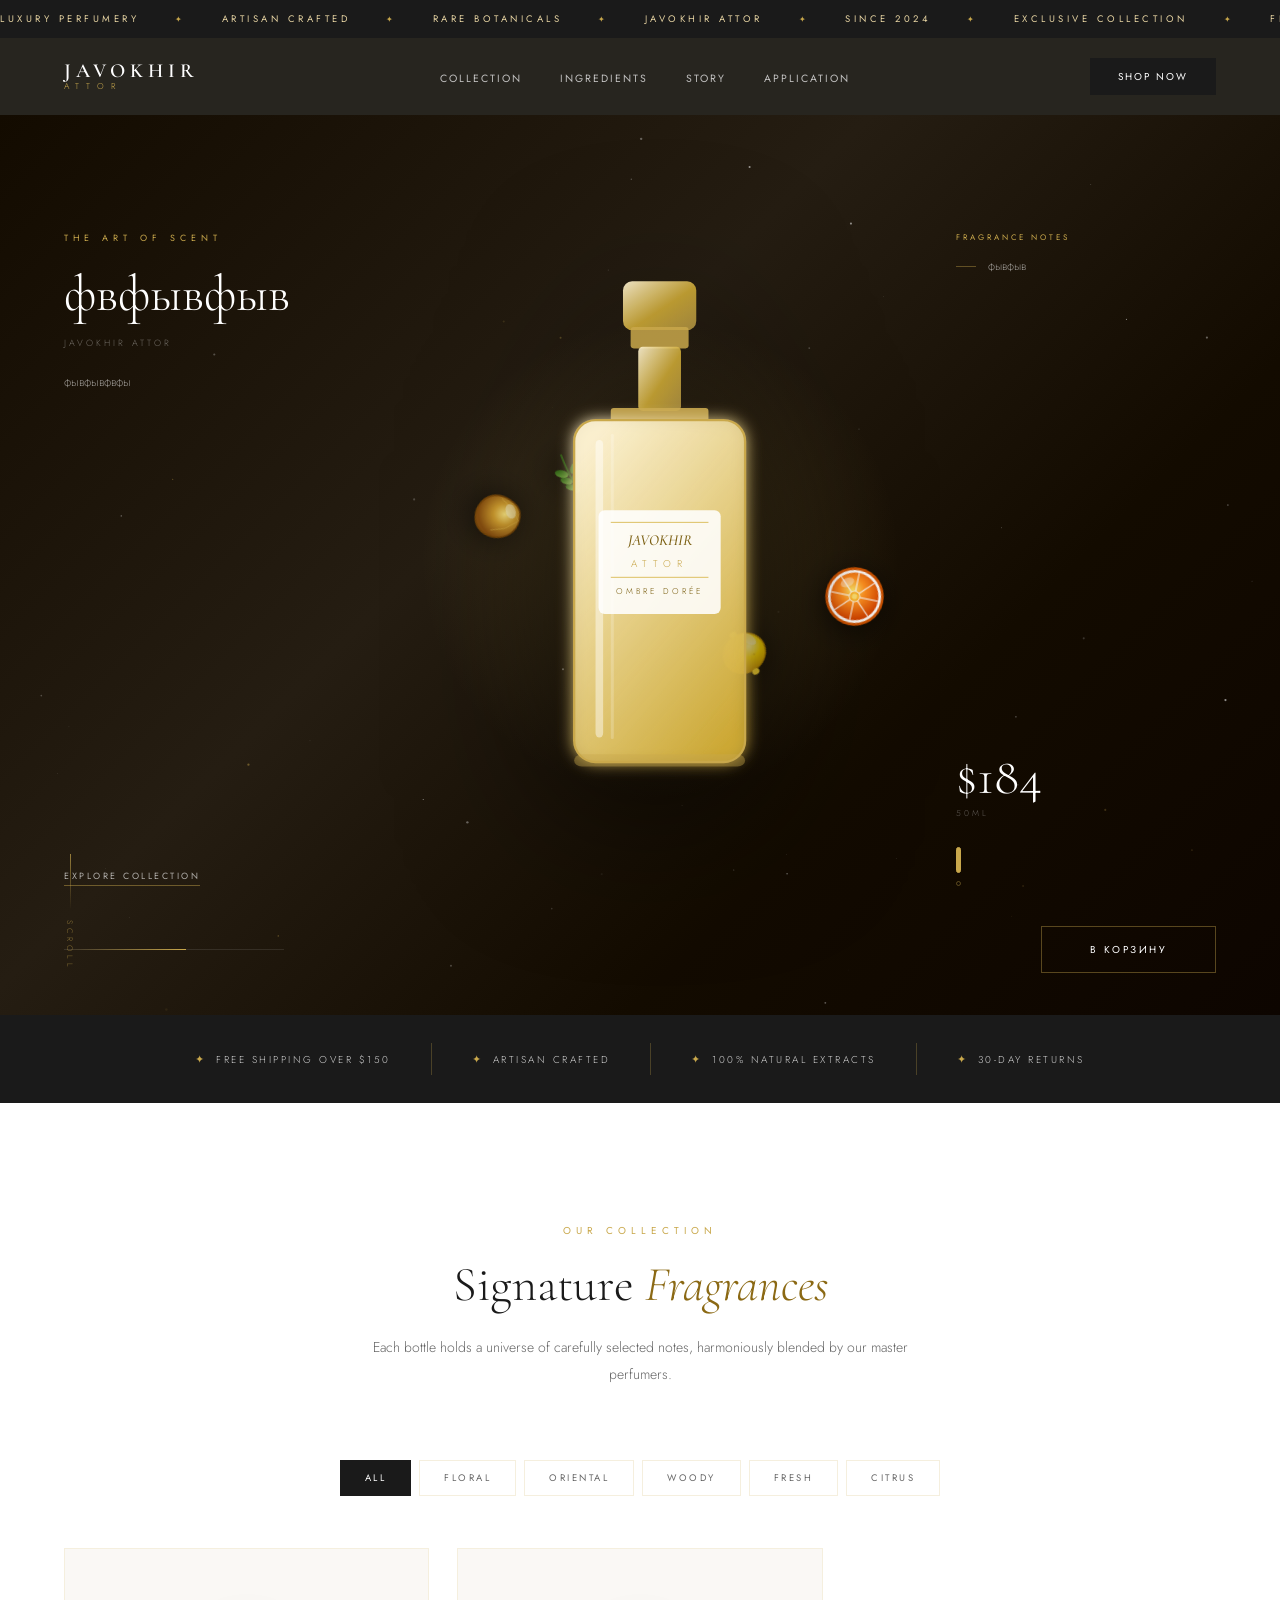
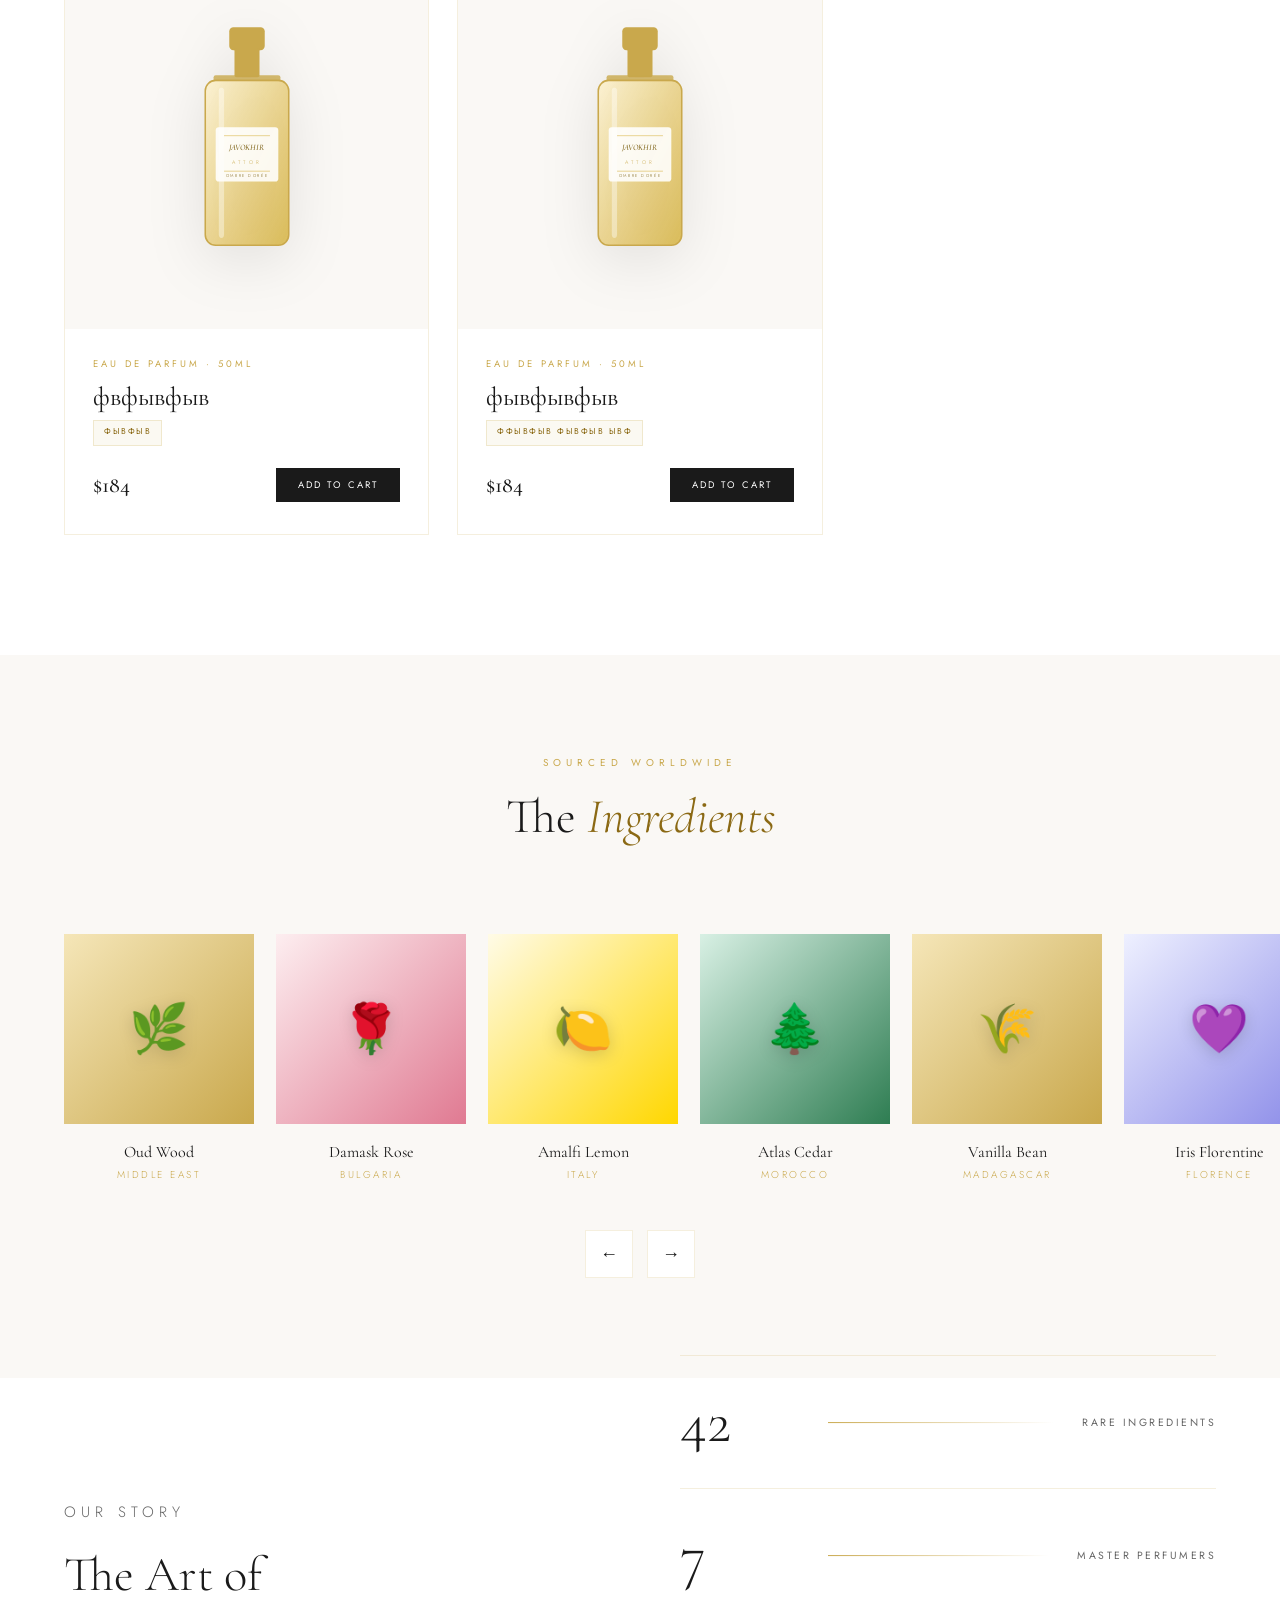
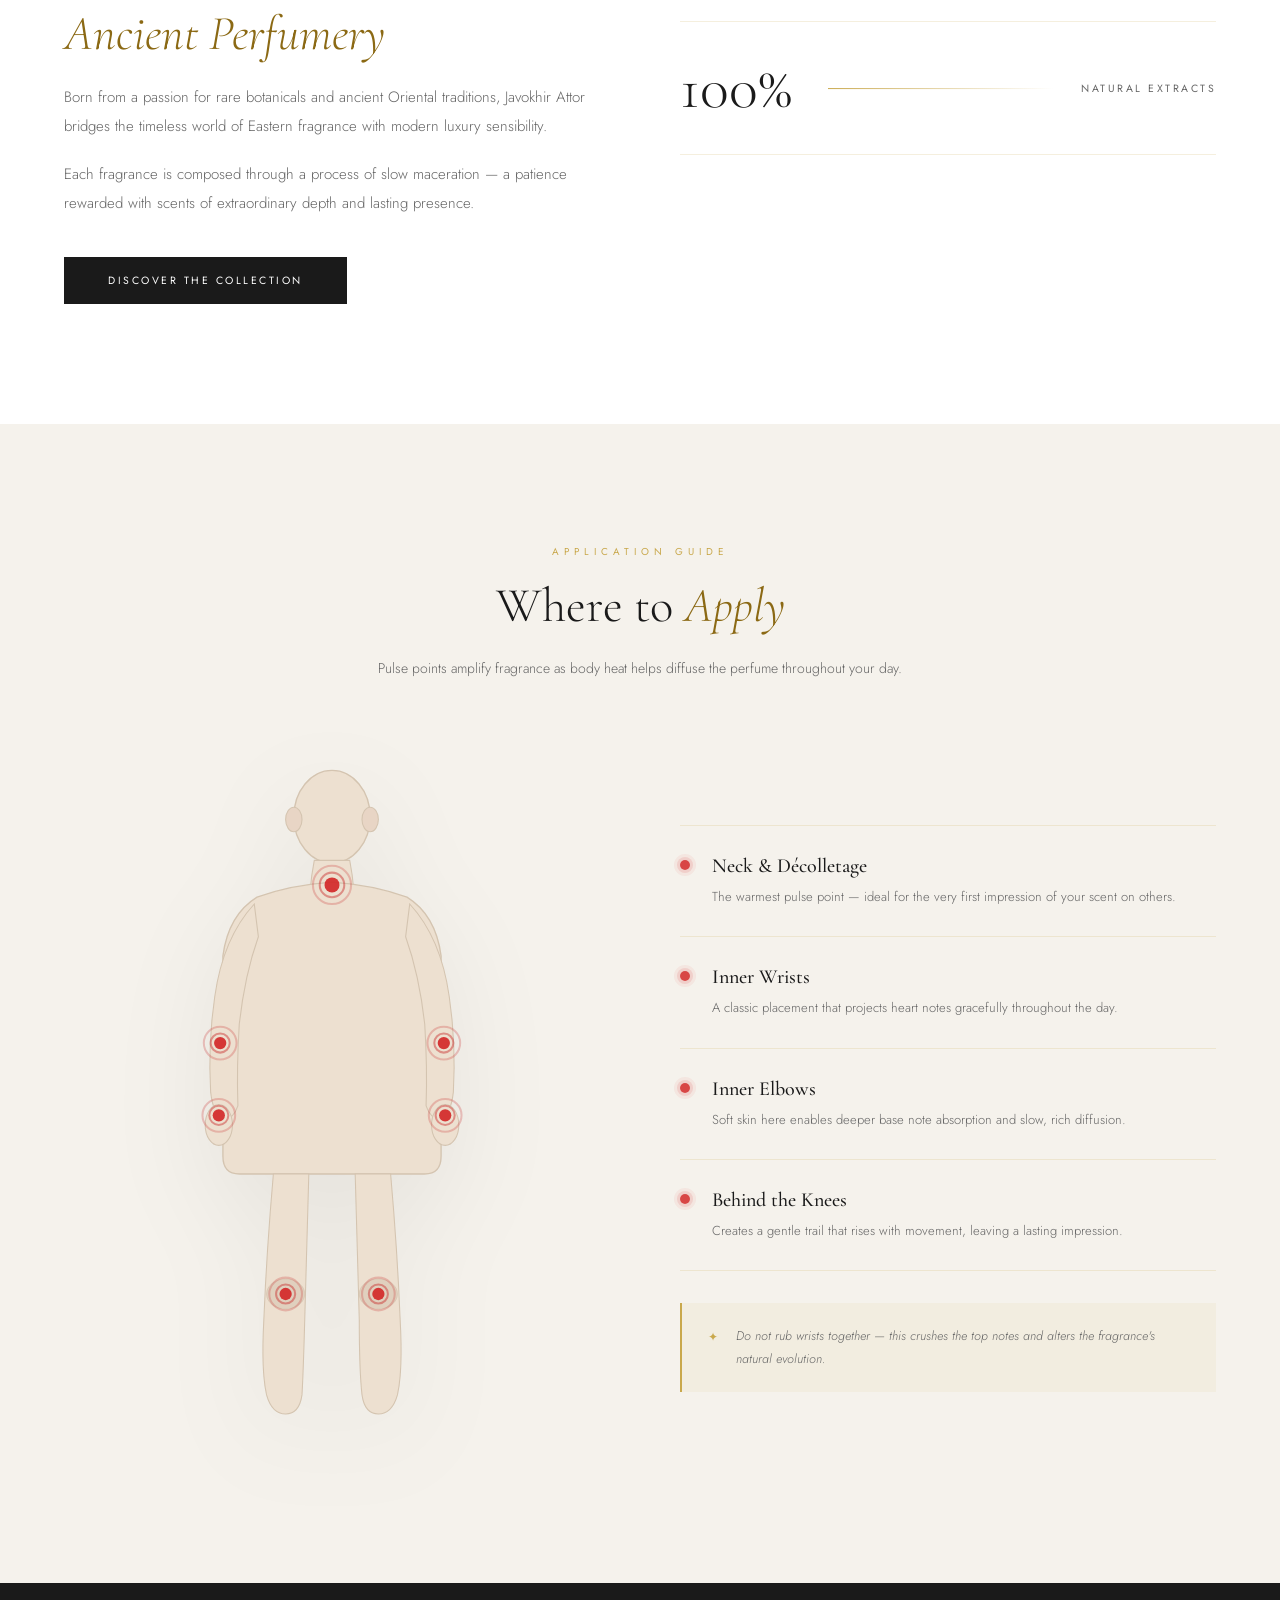
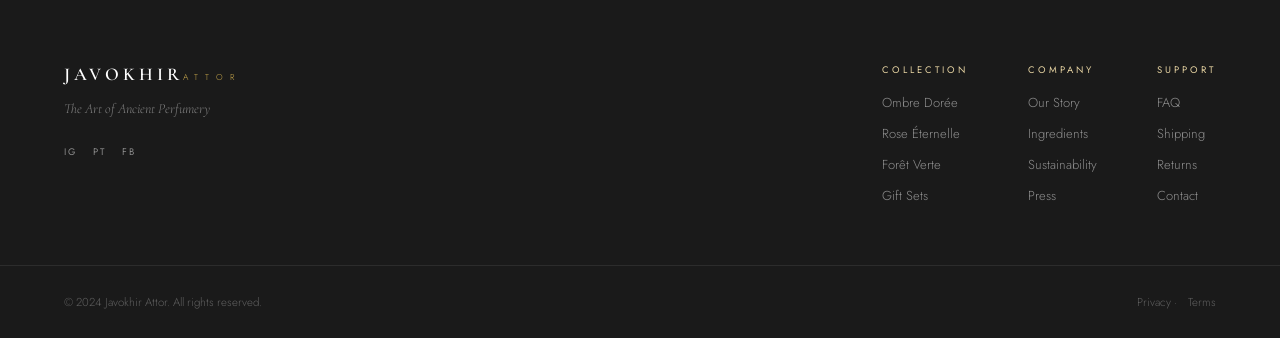
==== perfume-site/index.html @ 09f13460 "Add files via upload" ====
<!DOCTYPE html>
<html lang="en">
<head>
    <meta charset="UTF-8">
    <meta name="viewport" content="width=device-width, initial-scale=1.0">
    <title>Javokhir Attor — Luxury Perfumery</title>
    <link rel="preconnect" href="https://fonts.googleapis.com">
    <link rel="preconnect" href="https://fonts.gstatic.com" crossorigin>
    <link href="https://fonts.googleapis.com/css2?family=Cormorant+Garamond:ital,wght@0,300;0,400;0,500;0,600;1,300;1,400;1,500&family=Jost:wght@200;300;400;500&display=swap" rel="stylesheet">
    <link rel="stylesheet" href="styles.css">
</head>
<body>

    <!-- Ticker Strip -->
    <div class="ticker-wrap" aria-hidden="true">
        <div class="ticker">
            <span>LUXURY PERFUMERY</span><span class="sep">✦</span>
            <span>ARTISAN CRAFTED</span><span class="sep">✦</span>
            <span>RARE BOTANICALS</span><span class="sep">✦</span>
            <span>JAVOKHIR ATTOR</span><span class="sep">✦</span>
            <span>SINCE 2024</span><span class="sep">✦</span>
            <span>EXCLUSIVE COLLECTION</span><span class="sep">✦</span>
            <span>FREE SHIPPING OVER $150</span><span class="sep">✦</span>
            <span>LUXURY PERFUMERY</span><span class="sep">✦</span>
            <span>ARTISAN CRAFTED</span><span class="sep">✦</span>
            <span>RARE BOTANICALS</span><span class="sep">✦</span>
            <span>JAVOKHIR ATTOR</span><span class="sep">✦</span>
            <span>SINCE 2024</span><span class="sep">✦</span>
            <span>EXCLUSIVE COLLECTION</span><span class="sep">✦</span>
            <span>FREE SHIPPING OVER $150</span><span class="sep">✦</span>
        </div>
    </div>

    <!-- Navigation -->
    <nav class="nav" id="navbar">
        <div class="nav-container">
            <a href="#" class="nav-logo">
                <span class="logo-main">JAVOKHIR</span>
                <span class="logo-sub">ATTOR</span>
            </a>
            <ul class="nav-links">
                <li><a href="#collection">Collection</a></li>
                <li><a href="#ingredients">Ingredients</a></li>
                <li><a href="#about">Story</a></li>
                <li><a href="#application">Application</a></li>
            </ul>
            <a href="#collection" class="nav-cta">Shop Now</a>
            <button class="nav-burger" id="navBurger" aria-label="Menu">
                <span></span><span></span><span></span>
            </button>
        </div>
    </nav>

    <!-- Hero Section — dark cinematic product showcase -->
    <section class="hero" id="hero">
        <canvas id="particleCanvas"></canvas>
        <div class="hs-bg" id="hsBg"></div>

        <div class="hs-inner">

            <!-- Left: product name + brand + CTA -->
            <div class="hs-info">
                <p class="hs-eyebrow">The Art of Scent</p>
                <h1 class="hs-name" id="hsName"></h1>
                <p class="hs-brand" id="hsBrand"></p>
                <p class="hs-desc" id="hsDesc"></p>
                <a href="#collection" class="hs-cta">Explore Collection</a>
            </div>

            <!-- Centre: large bottle + orbiting ingredient illustrations -->
            <div class="hs-stage">
                <div class="hs-glow"        id="hsGlow"></div>
                <div class="hs-orbit-wrap"  id="hsOrbitWrap"></div>
                <div class="hs-bottle-wrap" id="hsBottleWrap"></div>
            </div>

            <!-- Right: fragrance notes + price + nav dots -->
            <div class="hs-side">
                <div class="hs-notes-wrap">
                    <p class="hs-notes-label">Fragrance Notes</p>
                    <div class="hs-note-list" id="hsNoteList"></div>
                </div>
                <div class="hs-price-block">
                    <span class="hs-price" id="hsPrice"></span>
                    <span class="hs-vol"   id="hsVol"></span>
                </div>
                <div class="hs-nav-dots" id="hsNavDots"></div>
            </div>

        </div>

        <!-- Bottom: progress bar + buy button -->
        <div class="hs-bottom">
            <div class="hs-progress-bar"><div class="hs-progress-fill" id="hsProgressFill"></div></div>
            <button class="hs-buy" id="hsBuy">В корзину</button>
        </div>

        <div class="scroll-indicator" aria-hidden="true">
            <div class="scroll-line"></div>
            <span>Scroll</span>
        </div>
    </section>

    <!-- Features Strip -->
    <div class="features-strip">
        <div class="feature"><span class="feat-icon">✦</span><span class="feat-text">Free Shipping Over $150</span></div>
        <div class="feat-div"></div>
        <div class="feature"><span class="feat-icon">✦</span><span class="feat-text">Artisan Crafted</span></div>
        <div class="feat-div"></div>
        <div class="feature"><span class="feat-icon">✦</span><span class="feat-text">100% Natural Extracts</span></div>
        <div class="feat-div"></div>
        <div class="feature"><span class="feat-icon">✦</span><span class="feat-text">30-Day Returns</span></div>
    </div>

    <!-- Collection Section -->
    <section class="collection section-pad" id="collection">
        <div class="container">
            <div class="section-header reveal">
                <p class="eyebrow">Our Collection</p>
                <h2 class="section-title">Signature <em>Fragrances</em></h2>
                <p class="section-desc">Each bottle holds a universe of carefully selected notes, harmoniously blended by our master perfumers.</p>
            </div>
            <div class="filter-tabs reveal">
                <button class="filter-tab active" data-filter="all">All</button>
                <button class="filter-tab" data-filter="floral">Floral</button>
                <button class="filter-tab" data-filter="oriental">Oriental</button>
                <button class="filter-tab" data-filter="woody">Woody</button>
                <button class="filter-tab" data-filter="fresh">Fresh</button>
                <button class="filter-tab" data-filter="citrus">Citrus</button>
            </div>
            <div class="products-grid" id="productsGrid"></div>
        </div>
    </section>

    <!-- Ingredient Catalog Strip -->
    <section class="catalog-section" id="ingredients">
        <div class="container">
            <div class="section-header reveal">
                <p class="eyebrow">Sourced Worldwide</p>
                <h2 class="section-title">The <em>Ingredients</em></h2>
            </div>
        </div>
        <div class="catalog-viewport" id="catalogViewport">
            <div class="catalog-track" id="catalogTrack">
                <div class="cat-item reveal"><div class="cat-img" style="background:linear-gradient(135deg,#F5E6B8,#C9A84C)"><span>🌿</span></div><p class="cat-name">Oud Wood</p><p class="cat-origin">Middle East</p></div>
                <div class="cat-item reveal" style="--reveal-delay:0.05s"><div class="cat-img" style="background:linear-gradient(135deg,#FDEEF0,#E07A92)"><span>🌹</span></div><p class="cat-name">Damask Rose</p><p class="cat-origin">Bulgaria</p></div>
                <div class="cat-item reveal" style="--reveal-delay:0.1s"><div class="cat-img" style="background:linear-gradient(135deg,#FFFBE7,#FFD700)"><span>🍋</span></div><p class="cat-name">Amalfi Lemon</p><p class="cat-origin">Italy</p></div>
                <div class="cat-item reveal" style="--reveal-delay:0.15s"><div class="cat-img" style="background:linear-gradient(135deg,#D8F0E4,#2E7D52)"><span>🌲</span></div><p class="cat-name">Atlas Cedar</p><p class="cat-origin">Morocco</p></div>
                <div class="cat-item reveal" style="--reveal-delay:0.2s"><div class="cat-img" style="background:linear-gradient(135deg,#F5E6B8,#C9A84C)"><span>🌾</span></div><p class="cat-name">Vanilla Bean</p><p class="cat-origin">Madagascar</p></div>
                <div class="cat-item reveal" style="--reveal-delay:0.25s"><div class="cat-img" style="background:linear-gradient(135deg,#EEF0FF,#8A8AE8)"><span>💜</span></div><p class="cat-name">Iris Florentine</p><p class="cat-origin">Florence</p></div>
                <div class="cat-item reveal" style="--reveal-delay:0.3s"><div class="cat-img" style="background:linear-gradient(135deg,#FFF0E6,#F4A261)"><span>🍊</span></div><p class="cat-name">Neroli Blossom</p><p class="cat-origin">Tunisia</p></div>
                <div class="cat-item reveal" style="--reveal-delay:0.35s"><div class="cat-img" style="background:linear-gradient(135deg,#F0FFF4,#38A169)"><span>🍃</span></div><p class="cat-name">Vetiver Grass</p><p class="cat-origin">Haiti</p></div>
                <div class="cat-item reveal" style="--reveal-delay:0.4s"><div class="cat-img" style="background:linear-gradient(135deg,#FDF2FF,#A855F7)"><span>🌸</span></div><p class="cat-name">Jasmine Sambac</p><p class="cat-origin">India</p></div>
                <div class="cat-item reveal" style="--reveal-delay:0.45s"><div class="cat-img" style="background:linear-gradient(135deg,#FFF8E7,#D97706)"><span>🫚</span></div><p class="cat-name">Amber Resin</p><p class="cat-origin">Oman</p></div>
            </div>
        </div>
        <div class="cat-arrows">
            <button class="cat-arrow" id="catPrev" aria-label="Previous">&#8592;</button>
            <button class="cat-arrow" id="catNext" aria-label="Next">&#8594;</button>
        </div>
    </section>

    <!-- About Section -->
    <section class="about section-pad" id="about">
        <div class="container">
            <div class="about-grid">
                <div class="about-text reveal">
                    <p class="eyebrow">Our Story</p>
                    <h2 class="section-title">The Art of<br><em>Ancient Perfumery</em></h2>
                    <p>Born from a passion for rare botanicals and ancient Oriental traditions, Javokhir Attor bridges the timeless world of Eastern fragrance with modern luxury sensibility.</p>
                    <p>Each fragrance is composed through a process of slow maceration — a patience rewarded with scents of extraordinary depth and lasting presence.</p>
                    <a href="#collection" class="btn-primary">Discover the Collection</a>
                </div>
                <div class="about-stats reveal" style="--reveal-delay:0.2s">
                    <div class="stat-card"><span class="stat-num">42</span><span class="stat-line"></span><span class="stat-label">Rare Ingredients</span></div>
                    <div class="stat-card"><span class="stat-num">7</span><span class="stat-line"></span><span class="stat-label">Master Perfumers</span></div>
                    <div class="stat-card"><span class="stat-num">100%</span><span class="stat-line"></span><span class="stat-label">Natural Extracts</span></div>
                </div>
            </div>
        </div>
    </section>

    <!-- Application Section -->
    <section class="application section-pad" id="application">
        <div class="container">
            <div class="section-header reveal">
                <p class="eyebrow">Application Guide</p>
                <h2 class="section-title">Where to <em>Apply</em></h2>
                <p class="section-desc">Pulse points amplify fragrance as body heat helps diffuse the perfume throughout your day.</p>
            </div>
            <div class="app-grid">
                <div class="mannequin-wrap reveal">
                    <svg class="mannequin" viewBox="0 0 220 520" xmlns="http://www.w3.org/2000/svg">
                        <ellipse cx="110" cy="46" rx="28" ry="34" fill="#EDE0D0" stroke="#D4C4B0" stroke-width="1"/>
                        <ellipse cx="82" cy="48" rx="6" ry="9" fill="#E8D5C5" stroke="#D4C4B0" stroke-width="0.8"/>
                        <ellipse cx="138" cy="48" rx="6" ry="9" fill="#E8D5C5" stroke="#D4C4B0" stroke-width="0.8"/>
                        <path d="M97,78 Q95,88 94,100 L126,100 Q125,88 123,78 Z" fill="#EDE0D0" stroke="#D4C4B0" stroke-width="0.8"/>
                        <path d="M55,105 Q34,118 30,148 L30,295 Q30,308 42,308 L178,308 Q190,308 190,295 L190,148 Q186,118 165,105 Q140,96 110,94 Q80,96 55,105 Z" fill="#EDE0D0" stroke="#D4C4B0" stroke-width="1"/>
                        <path d="M53,110 Q30,135 24,178 Q19,212 21,248 Q23,265 30,267 Q37,269 41,258 Q40,230 42,198 Q46,162 56,134 Z" fill="#EDE0D0" stroke="#D4C4B0" stroke-width="0.8"/>
                        <path d="M167,110 Q190,135 196,178 Q201,212 199,248 Q197,265 190,267 Q183,269 179,258 Q180,230 178,198 Q174,162 164,134 Z" fill="#EDE0D0" stroke="#D4C4B0" stroke-width="0.8"/>
                        <ellipse cx="27" cy="272" rx="10" ry="15" fill="#EDE0D0" stroke="#D4C4B0" stroke-width="0.8"/>
                        <ellipse cx="193" cy="272" rx="10" ry="15" fill="#EDE0D0" stroke="#D4C4B0" stroke-width="0.8"/>
                        <path d="M67,308 Q62,365 60,415 Q58,452 62,470 Q66,484 76,484 Q86,484 88,470 Q89,452 90,415 L93,308 Z" fill="#EDE0D0" stroke="#D4C4B0" stroke-width="0.8"/>
                        <path d="M153,308 Q158,365 160,415 Q162,452 158,470 Q154,484 144,484 Q134,484 132,470 Q130,452 130,415 L127,308 Z" fill="#EDE0D0" stroke="#D4C4B0" stroke-width="0.8"/>
                        <ellipse cx="76" cy="396" rx="14" ry="11" fill="#E0D0BE" stroke="#D4C4B0" stroke-width="0.5"/>
                        <ellipse cx="144" cy="396" rx="14" ry="11" fill="#E0D0BE" stroke="#D4C4B0" stroke-width="0.5"/>
                        <g class="pulse-group"><circle cx="110" cy="96" r="14" fill="none" stroke="rgba(200,40,40,0.25)" stroke-width="1.5" class="pulse-ring" style="animation-delay:0s"/><circle cx="110" cy="96" r="9" fill="none" stroke="rgba(200,40,40,0.45)" stroke-width="1.5" class="pulse-ring" style="animation-delay:0.4s"/><circle cx="110" cy="96" r="5.5" fill="rgba(210,40,40,0.92)" class="pulse-dot"/></g>
                        <g class="pulse-group"><circle cx="27" cy="265" r="12" fill="none" stroke="rgba(200,40,40,0.25)" stroke-width="1.5" class="pulse-ring" style="animation-delay:0.3s"/><circle cx="27" cy="265" r="7" fill="none" stroke="rgba(200,40,40,0.45)" stroke-width="1.5" class="pulse-ring" style="animation-delay:0.7s"/><circle cx="27" cy="265" r="4.5" fill="rgba(210,40,40,0.92)" class="pulse-dot"/></g>
                        <g class="pulse-group"><circle cx="193" cy="265" r="12" fill="none" stroke="rgba(200,40,40,0.25)" stroke-width="1.5" class="pulse-ring" style="animation-delay:0.6s"/><circle cx="193" cy="265" r="7" fill="none" stroke="rgba(200,40,40,0.45)" stroke-width="1.5" class="pulse-ring" style="animation-delay:1s"/><circle cx="193" cy="265" r="4.5" fill="rgba(210,40,40,0.92)" class="pulse-dot"/></g>
                        <g class="pulse-group"><circle cx="28" cy="212" r="12" fill="none" stroke="rgba(200,40,40,0.25)" stroke-width="1.5" class="pulse-ring" style="animation-delay:0.9s"/><circle cx="28" cy="212" r="7" fill="none" stroke="rgba(200,40,40,0.45)" stroke-width="1.5" class="pulse-ring" style="animation-delay:1.3s"/><circle cx="28" cy="212" r="4.5" fill="rgba(210,40,40,0.92)" class="pulse-dot"/></g>
                        <g class="pulse-group"><circle cx="192" cy="212" r="12" fill="none" stroke="rgba(200,40,40,0.25)" stroke-width="1.5" class="pulse-ring" style="animation-delay:1.2s"/><circle cx="192" cy="212" r="7" fill="none" stroke="rgba(200,40,40,0.45)" stroke-width="1.5" class="pulse-ring" style="animation-delay:1.6s"/><circle cx="192" cy="212" r="4.5" fill="rgba(210,40,40,0.92)" class="pulse-dot"/></g>
                        <g class="pulse-group"><circle cx="76" cy="396" r="12" fill="none" stroke="rgba(200,40,40,0.25)" stroke-width="1.5" class="pulse-ring" style="animation-delay:1.5s"/><circle cx="76" cy="396" r="7" fill="none" stroke="rgba(200,40,40,0.45)" stroke-width="1.5" class="pulse-ring" style="animation-delay:1.9s"/><circle cx="76" cy="396" r="4.5" fill="rgba(210,40,40,0.92)" class="pulse-dot"/></g>
                        <g class="pulse-group"><circle cx="144" cy="396" r="12" fill="none" stroke="rgba(200,40,40,0.25)" stroke-width="1.5" class="pulse-ring" style="animation-delay:1.8s"/><circle cx="144" cy="396" r="7" fill="none" stroke="rgba(200,40,40,0.45)" stroke-width="1.5" class="pulse-ring" style="animation-delay:2.2s"/><circle cx="144" cy="396" r="4.5" fill="rgba(210,40,40,0.92)" class="pulse-dot"/></g>
                    </svg>
                </div>
                <div class="app-info reveal" style="--reveal-delay:0.2s">
                    <div class="app-point"><div class="app-dot-ind"></div><div><h4>Neck &amp; Décolletage</h4><p>The warmest pulse point — ideal for the very first impression of your scent on others.</p></div></div>
                    <div class="app-point"><div class="app-dot-ind"></div><div><h4>Inner Wrists</h4><p>A classic placement that projects heart notes gracefully throughout the day.</p></div></div>
                    <div class="app-point"><div class="app-dot-ind"></div><div><h4>Inner Elbows</h4><p>Soft skin here enables deeper base note absorption and slow, rich diffusion.</p></div></div>
                    <div class="app-point"><div class="app-dot-ind"></div><div><h4>Behind the Knees</h4><p>Creates a gentle trail that rises with movement, leaving a lasting impression.</p></div></div>
                    <div class="app-tip"><span class="tip-icon">✦</span><p>Do not rub wrists together — this crushes the top notes and alters the fragrance's natural evolution.</p></div>
                </div>
            </div>
        </div>
    </section>

    <!-- Footer -->
    <footer class="footer">
        <div class="footer-top">
            <div class="footer-brand">
                <div class="footer-logo"><span class="logo-main">JAVOKHIR</span><span class="logo-sub">ATTOR</span></div>
                <p class="footer-tagline">The Art of Ancient Perfumery</p>
                <div class="footer-socials">
                    <a href="#" aria-label="Instagram">IG</a>
                    <a href="#" aria-label="Pinterest">PT</a>
                    <a href="#" aria-label="Facebook">FB</a>
                </div>
            </div>
            <nav class="footer-nav">
                <div class="footer-col"><h4>Collection</h4><a href="#">Ombre Dorée</a><a href="#">Rose Éternelle</a><a href="#">Forêt Verte</a><a href="#">Gift Sets</a></div>
                <div class="footer-col"><h4>Company</h4><a href="#">Our Story</a><a href="#">Ingredients</a><a href="#">Sustainability</a><a href="#">Press</a></div>
                <div class="footer-col"><h4>Support</h4><a href="#">FAQ</a><a href="#">Shipping</a><a href="#">Returns</a><a href="#">Contact</a></div>
            </nav>
        </div>
        <div class="footer-bottom">
            <p>© 2024 Javokhir Attor. All rights reserved.</p>
            <p class="footer-legal"><a href="#">Privacy</a> · <a href="#">Terms</a></p>
        </div>
    </footer>

    <script src="products.js"></script>
    <script src="script.js"></script>
</body>
</html>
---- perfume-site/styles.css ----
/* ============================================================
   JAVOKHIR ATTOR — Luxury Perfume Site Styles
   ============================================================ */

/* === TOKENS ================================================ */
:root {
    --gold:        #C9A84C;
    --gold-lt:     #E8D5A3;
    --gold-dk:     #8B6914;
    --gold-deep:   #6B4F0E;
    --black:       #1A1A1A;
    --offblack:    #2C2C2C;
    --gray:        #666;
    --gray-lt:     #999;
    --bg:          #FFFFFF;
    --bg-warm:     #FAF8F5;
    --bg-cream:    #F5F2EC;
    --border:      rgba(201,168,76,0.18);
    --serif:       'Cormorant Garamond', Georgia, serif;
    --sans:        'Jost', 'Helvetica Neue', Arial, sans-serif;
    --transition:  0.35s cubic-bezier(0.4, 0, 0.2, 1);
}

/* === RESET ================================================= */
*, *::before, *::after { box-sizing: border-box; margin: 0; padding: 0; }
html { scroll-behavior: smooth; -webkit-font-smoothing: antialiased; }
body {
    font-family: var(--sans);
    background: var(--bg);
    color: var(--black);
    overflow-x: hidden;
    font-weight: 300;
}
img, svg { display: block; max-width: 100%; }
a { text-decoration: none; color: inherit; }
button { cursor: pointer; border: none; background: none; font-family: inherit; }
ul { list-style: none; }

/* === UTILITIES ============================================= */
.container {
    max-width: 1320px;
    margin: 0 auto;
    padding: 0 64px;
}
.section-pad { padding: 120px 0; }

.eyebrow {
    font-family: var(--sans);
    font-size: 10px;
    font-weight: 400;
    letter-spacing: 5px;
    text-transform: uppercase;
    color: var(--gold);
    margin-bottom: 18px;
}
.section-title {
    font-family: var(--serif);
    font-size: clamp(34px, 3.8vw, 54px);
    font-weight: 300;
    line-height: 1.2;
    color: var(--black);
    margin-bottom: 20px;
}
.section-title em { font-style: italic; color: var(--gold-dk); }
.section-desc {
    font-size: 14px;
    font-weight: 300;
    line-height: 1.9;
    color: var(--gray);
    max-width: 580px;
}
.section-header { text-align: center; margin-bottom: 72px; }
.section-header .section-desc { margin: 0 auto; }

/* === BUTTONS =============================================== */
.btn-primary {
    display: inline-block;
    font-size: 10.5px;
    font-weight: 400;
    letter-spacing: 2.5px;
    text-transform: uppercase;
    color: var(--bg);
    background: var(--black);
    padding: 16px 44px;
    transition: background var(--transition);
}
.btn-primary:hover { background: var(--gold-dk); }

.btn-ghost {
    display: inline-block;
    font-size: 10.5px;
    font-weight: 400;
    letter-spacing: 2.5px;
    text-transform: uppercase;
    color: var(--black);
    padding-bottom: 3px;
    border-bottom: 1px solid var(--gold);
    transition: color var(--transition);
}
.btn-ghost:hover { color: var(--gold-dk); }

/* === SCROLL REVEAL ========================================= */
.reveal {
    opacity: 0;
    transform: translateY(30px);
    transition: opacity 0.7s ease var(--reveal-delay, 0s),
                transform 0.7s ease var(--reveal-delay, 0s);
}
.reveal.revealed {
    opacity: 1;
    transform: translateY(0);
}

/* === TICKER STRIP ========================================== */
.ticker-wrap {
    background: var(--black);
    height: 38px;
    overflow: hidden;
    display: flex;
    align-items: center;
    position: relative;
    z-index: 1001;
}
.ticker {
    display: flex;
    align-items: center;
    gap: 36px;
    white-space: nowrap;
    animation: ticker 32s linear infinite;
    font-size: 9.5px;
    font-weight: 400;
    letter-spacing: 3.5px;
    text-transform: uppercase;
    color: var(--gold-lt);
}
.ticker .sep { color: var(--gold); font-size: 8px; }
@keyframes ticker {
    from { transform: translateX(0); }
    to   { transform: translateX(-50%); }
}

/* === NAVIGATION ============================================ */
.nav {
    position: sticky;
    top: 0;
    z-index: 1000;
    background: rgba(10,7,0,0.88);
    backdrop-filter: blur(20px);
    -webkit-backdrop-filter: blur(20px);
    border-bottom: 1px solid transparent;
    transition: border-color 0.4s, box-shadow 0.4s, background 0.4s;
}
.nav.scrolled {
    border-bottom-color: rgba(201,168,76,0.14);
    box-shadow: 0 4px 40px rgba(0,0,0,0.3);
    background: rgba(10,7,0,0.96);
}
.nav-container {
    max-width: 1320px;
    margin: 0 auto;
    padding: 0 64px;
    height: 76px;
    display: flex;
    align-items: center;
    justify-content: space-between;
    gap: 40px;
}
.nav-logo {
    display: flex;
    flex-direction: column;
    line-height: 1;
    flex-shrink: 0;
}
.logo-main {
    font-family: var(--serif);
    font-size: 20px;
    font-weight: 600;
    letter-spacing: 5px;
    color: #fff;
}
.logo-sub {
    font-family: var(--sans);
    font-size: 8.5px;
    font-weight: 300;
    letter-spacing: 7px;
    color: var(--gold);
    text-transform: uppercase;
    margin-top: 1px;
}
.nav-links {
    display: flex;
    gap: 38px;
}
.nav-links a {
    font-size: 10.5px;
    font-weight: 400;
    letter-spacing: 2px;
    text-transform: uppercase;
    color: rgba(255,255,255,0.72);
    position: relative;
    padding-bottom: 2px;
    transition: color var(--transition);
}
.nav-links a::after {
    content: '';
    position: absolute;
    bottom: -2px;
    left: 0;
    width: 0;
    height: 1px;
    background: var(--gold);
    transition: width var(--transition);
}
.nav-links a:hover { color: var(--gold-dk); }
.nav-links a:hover::after { width: 100%; }
.nav-cta {
    font-size: 10px;
    font-weight: 400;
    letter-spacing: 2px;
    text-transform: uppercase;
    color: var(--bg);
    background: var(--black);
    padding: 11px 28px;
    flex-shrink: 0;
    transition: background var(--transition);
}
.nav-cta:hover { background: var(--gold); }
.nav-burger {
    display: none;
    flex-direction: column;
    gap: 5px;
    padding: 4px;
}
.nav-burger span {
    display: block;
    width: 24px;
    height: 1.5px;
    background: var(--black);
    transition: var(--transition);
}

/* === HERO — dark cinematic showcase ======================== */
.hero {
    min-height: 100vh;
    display: flex;
    flex-direction: column;
    background: #0A0700;
    position: relative;
    overflow: hidden;
    color: #fff;
}

/* Per-product dark gradient background */
.hs-bg {
    position: absolute;
    inset: 0;
    z-index: 0;
    background: linear-gradient(135deg, #130B00 0%, #221000 40%, #0D0500 100%);
    transition: background 1.1s cubic-bezier(0.76, 0, 0.24, 1);
}

/* (legacy alias — keeps particleCanvas z-index rule below intact) */
.hero-glow {
    display: none;
}

#particleCanvas {
    position: absolute;
    inset: 0;
    width: 100%;
    height: 100%;
    pointer-events: none;
    z-index: 1;
}

/* Three-column inner grid */
.hs-inner {
    flex: 1;
    display: grid;
    grid-template-columns: 300px 1fr 260px;
    align-items: center;
    max-width: 1380px;
    margin: 0 auto;
    width: 100%;
    padding: 96px 64px 20px;
    position: relative;
    z-index: 2;
    gap: 0 40px;
}

/* LEFT — product name + brand + description + CTA */
.hs-info {
    display: flex;
    flex-direction: column;
    height: 100%;
    padding: 20px 0;
}
.hs-eyebrow {
    font-size: 9px;
    font-weight: 400;
    letter-spacing: 5px;
    text-transform: uppercase;
    color: var(--gold);
    margin-bottom: 24px;
}
.hs-name {
    font-family: var(--serif);
    font-size: clamp(36px, 4vw, 66px);
    font-weight: 300;
    line-height: 1.05;
    color: #fff;
    margin-bottom: 14px;
    transition: opacity 0.25s ease, transform 0.28s ease;
}
.hs-name.hs-fade-text { opacity: 0; transform: translateY(10px); }
.hs-brand {
    font-size: 9px;
    font-weight: 300;
    letter-spacing: 3px;
    text-transform: uppercase;
    color: rgba(255,255,255,0.38);
    margin-bottom: 22px;
}
.hs-desc {
    font-size: 12.5px;
    font-weight: 300;
    line-height: 1.9;
    color: rgba(255,255,255,0.50);
    max-width: 270px;
    margin-bottom: 0;
    flex: 1;
}
.hs-cta {
    display: inline-block;
    align-self: flex-start;
    margin-top: 28px;
    font-size: 9px;
    font-weight: 400;
    letter-spacing: 2.5px;
    text-transform: uppercase;
    color: rgba(255,255,255,0.65);
    border-bottom: 1px solid rgba(201,168,76,0.45);
    padding-bottom: 3px;
    transition: color 0.3s, border-color 0.3s;
}
.hs-cta:hover { color: var(--gold); border-color: var(--gold); }

/* CENTRE — bottle stage with orbital ingredients */
.hs-stage {
    position: relative;
    height: 620px;
    display: flex;
    align-items: center;
    justify-content: center;
    overflow: visible;
}

/* Radial colour glow behind bottle */
.hs-glow {
    position: absolute;
    width: 520px;
    height: 520px;
    border-radius: 50%;
    z-index: 1;
    pointer-events: none;
    transition: background 1.1s cubic-bezier(0.76, 0, 0.24, 1);
    background: radial-gradient(circle at 50% 50%, rgba(201,168,76,0.18) 0%, transparent 65%);
}

/* Orbital ingredient layer */
.hs-orbit-wrap {
    position: absolute;
    inset: 0;
    pointer-events: none;
    z-index: 2;
    overflow: visible;
}
.hs-orb-item {
    position: absolute;
    left: 50%;
    top: 50%;
    will-change: transform;
    transition: opacity 0.45s ease;
}
.hs-orb-item .hs-orb-inner {
    filter: drop-shadow(0 6px 16px rgba(0,0,0,0.65));
    display: block;
}

/* Real ingredient image orbit */
.hs-orb-real {
    display: flex;
    flex-direction: column;
    align-items: center;
    gap: 5px;
}
.hs-orb-img {
    width: 64px;
    height: 64px;
    border-radius: 50%;
    object-fit: cover;
    border: 1.5px solid rgba(255,255,255,0.18);
    filter: drop-shadow(0 6px 18px rgba(0,0,0,0.70));
    display: block;
    flex-shrink: 0;
}
.hs-orb-label {
    font-family: 'Cormorant Garamond', Georgia, serif;
    font-size: 11px;
    font-style: italic;
    font-weight: 400;
    color: rgba(255,255,255,0.72);
    white-space: nowrap;
    text-shadow: 0 1px 5px rgba(0,0,0,0.88);
    pointer-events: none;
    text-align: center;
}

/* Bottle wrapper — slide transition animations */
.hs-bottle-wrap {
    position: relative;
    z-index: 3;
    display: flex;
    align-items: center;
    justify-content: center;
}
.hs-bottle-img {
    max-height: 580px;
    max-width: 400px;
    width: auto;
    object-fit: contain;
    filter: drop-shadow(0 32px 80px rgba(0,0,0,0.75));
    display: block;
    animation: hsFloat 5.5s ease-in-out infinite;
}
.hs-bottle-svg {
    height: 580px;
    width: auto;
    filter: drop-shadow(0 32px 80px rgba(0,0,0,0.75));
    display: block;
    animation: hsFloat 5.5s ease-in-out infinite;
}
@keyframes hsFloat {
    0%, 100% { transform: translateY(0px);   }
    50%       { transform: translateY(-18px); }
}

/* Cinematic slide transitions */
@keyframes hs-exit-right {
    0%   { transform: translateX(0)     rotate(0deg)   scale(1);    opacity: 1; }
    100% { transform: translateX(130%)  rotate(13deg)  scale(0.80); opacity: 0; }
}
@keyframes hs-enter-left {
    0%   { transform: translateX(-130%) rotate(-11deg) scale(0.80); opacity: 0; }
    100% { transform: translateX(0)     rotate(0deg)   scale(1);    opacity: 1; }
}
.hs-bottle-wrap.hs-exit  { animation: hs-exit-right 0.9s cubic-bezier(0.76, 0, 0.24, 1) forwards; }
.hs-bottle-wrap.hs-enter { animation: hs-enter-left  0.9s cubic-bezier(0.76, 0, 0.24, 1) forwards; }

/* RIGHT — notes + price + vertical nav dots */
.hs-side {
    display: flex;
    flex-direction: column;
    height: 100%;
    padding: 20px 0;
    gap: 28px;
}
.hs-notes-label {
    font-size: 8px;
    font-weight: 400;
    letter-spacing: 3px;
    text-transform: uppercase;
    color: var(--gold);
    margin-bottom: 14px;
}
.hs-note-list { display: flex; flex-direction: column; gap: 10px; }
.hs-note-item {
    font-size: 12px;
    font-weight: 300;
    color: rgba(255,255,255,0.52);
    display: flex;
    align-items: center;
    gap: 12px;
    transition: opacity 0.35s ease, transform 0.35s ease;
}
.hs-note-item::before {
    content: '';
    width: 20px;
    height: 1px;
    background: var(--gold);
    opacity: 0.4;
    flex-shrink: 0;
}
.hs-price-block { display: flex; flex-direction: column; gap: 4px; margin-top: auto; }
.hs-price {
    font-family: var(--serif);
    font-size: clamp(38px, 4vw, 58px);
    font-weight: 300;
    color: #fff;
    line-height: 1;
    transition: opacity 0.25s ease;
}
.hs-price.hs-fade-text { opacity: 0; }
.hs-vol {
    font-size: 8.5px;
    font-weight: 300;
    letter-spacing: 3px;
    text-transform: uppercase;
    color: rgba(255,255,255,0.32);
}

/* Vertical pill nav dots */
.hs-nav-dots { display: flex; flex-direction: column; gap: 8px; }
.hs-dot {
    width: 5px;
    height: 5px;
    border-radius: 3px;
    border: 1.5px solid rgba(201,168,76,0.38);
    background: transparent;
    cursor: pointer;
    align-self: flex-start;
    transition: all 0.4s cubic-bezier(0.34, 1.56, 0.64, 1);
}
.hs-dot.active {
    background: var(--gold);
    border-color: var(--gold);
    height: 26px;
}
.hs-dot:hover:not(.active) { border-color: var(--gold); }

/* Bottom bar — progress + buy */
.hs-bottom {
    display: flex;
    align-items: center;
    justify-content: space-between;
    padding: 0 64px 42px;
    max-width: 1380px;
    margin: 0 auto;
    width: 100%;
    position: relative;
    z-index: 2;
}
.hs-progress-bar {
    width: 220px;
    height: 1px;
    background: rgba(255,255,255,0.1);
    position: relative;
    overflow: hidden;
}
.hs-progress-fill {
    position: absolute;
    top: 0; left: 0;
    height: 100%;
    width: 0%;
    background: linear-gradient(to right, transparent, var(--gold));
    transition: width 0.1s linear;
}
.hs-buy {
    font-size: 10px;
    font-weight: 400;
    letter-spacing: 2.5px;
    text-transform: uppercase;
    color: #fff;
    background: transparent;
    border: 1px solid rgba(201,168,76,0.4);
    padding: 15px 48px;
    cursor: pointer;
    font-family: var(--sans);
    transition: background 0.3s, border-color 0.3s, color 0.3s;
}
.hs-buy:hover { background: rgba(201,168,76,0.12); border-color: var(--gold); }

/* === SCROLL INDICATOR ====================================== */
.scroll-indicator {
    position: absolute;
    bottom: 44px;
    left: 64px;
    display: flex;
    flex-direction: column;
    align-items: center;
    gap: 10px;
    z-index: 2;
}
.scroll-line {
    width: 1px;
    height: 56px;
    background: linear-gradient(to bottom, rgba(201,168,76,0.7), transparent);
    animation: scrollPulse 2.2s ease-in-out infinite;
}
@keyframes scrollPulse {
    0%, 100% { opacity: 1; transform: scaleY(1) translateY(0); }
    50%       { opacity: 0.35; transform: scaleY(0.7) translateY(8px); }
}
.scroll-indicator span {
    font-size: 8px;
    letter-spacing: 4px;
    text-transform: uppercase;
    color: rgba(201,168,76,0.6);
    writing-mode: vertical-lr;
}

/* === FEATURES STRIP ======================================== */
.features-strip {
    background: var(--black);
    display: flex;
    align-items: center;
    justify-content: center;
    padding: 28px 64px;
    flex-wrap: wrap;
    gap: 0;
}
.feature {
    display: flex;
    align-items: center;
    gap: 12px;
    padding: 8px 40px;
}
.feat-icon { color: var(--gold); font-size: 11px; }
.feat-text {
    font-size: 10px;
    font-weight: 300;
    letter-spacing: 2.5px;
    text-transform: uppercase;
    color: rgba(255,255,255,0.8);
    white-space: nowrap;
}
.feat-div {
    width: 1px;
    height: 32px;
    background: rgba(201,168,76,0.28);
    flex-shrink: 0;
}

/* === COLLECTION ============================================ */
.collection { background: var(--bg); }
.products-grid {
    display: grid;
    grid-template-columns: repeat(3,1fr);
    gap: 28px;
}
.product-card {
    background: var(--bg);
    border: 1px solid var(--border);
    transition: transform 0.45s cubic-bezier(0.34,1.56,0.64,1),
                box-shadow 0.45s ease,
                border-color 0.35s ease;
    overflow: visible;
    position: relative;
}
.product-card:hover {
    transform: translateY(-10px);
    box-shadow: 0 40px 70px rgba(0,0,0,0.09);
    border-color: rgba(201,168,76,0.45);
    z-index: 2;
}
.card-visual {
    background: var(--bg-warm);
    height: 380px;
    display: flex;
    align-items: center;
    justify-content: center;
    position: relative;
    overflow: visible;
    padding: 24px 20px 16px;
    isolation: isolate; /* self-contained stacking context for per-orb z-index flip */
}
.card-bottle-wrap {
    position: relative;
    z-index: 2;
    display: flex;
    align-items: center;
    justify-content: center;
    height: 100%;
    transition: transform 0.45s cubic-bezier(0.34,1.56,0.64,1);
}
.product-card:hover .card-bottle-wrap { transform: translateY(-16px); }
.card-bottle { width: 130px; height: 240px; filter: drop-shadow(0 14px 28px rgba(0,0,0,0.11)); }

/* Uploaded photo inside card */
.card-product-img {
    max-height: 300px;
    width: auto;
    max-width: 100%;
    object-fit: contain;
    filter: drop-shadow(0 14px 32px rgba(0,0,0,0.13));
    display: block;
}

/* (card ingredient particle system removed — hero bottle keeps its own animation) */

/* Card info */
.card-info { padding: 28px 28px 32px; }
.card-cat {
    font-size: 9.5px;
    font-weight: 400;
    letter-spacing: 3px;
    text-transform: uppercase;
    color: var(--gold);
    margin-bottom: 10px;
}
.card-name {
    font-family: var(--serif);
    font-size: 26px;
    font-weight: 400;
    color: var(--black);
    margin-bottom: 8px;
}
.card-notes {
    display: flex;
    flex-wrap: wrap;
    gap: 6px;
    margin-bottom: 22px;
    min-height: 26px;
}
.note-pill {
    font-size: 8.5px;
    font-weight: 400;
    letter-spacing: 1.5px;
    text-transform: uppercase;
    color: var(--gold-dk);
    background: rgba(201,168,76,0.07);
    border: 1px solid rgba(201,168,76,0.22);
    padding: 4px 10px;
    white-space: nowrap;
    transition: background var(--transition), color var(--transition);
}
.note-pill:hover {
    background: rgba(201,168,76,0.16);
    color: var(--black);
}
.card-foot {
    display: flex;
    align-items: center;
    justify-content: space-between;
    gap: 12px;
}
.card-price {
    font-family: var(--serif);
    font-size: 22px;
    font-weight: 500;
    color: var(--black);
}
.card-btn {
    font-size: 9.5px;
    font-weight: 400;
    letter-spacing: 2px;
    text-transform: uppercase;
    color: var(--bg);
    background: var(--black);
    padding: 10px 22px;
    transition: background var(--transition);
    border-radius: 0;
}
.card-btn:hover { background: var(--gold); }

/* === CATALOG STRIP ========================================= */
.catalog-section {
    padding: 100px 0;
    background: var(--bg-warm);
    position: relative;
}
.catalog-section .container { margin-bottom: 0; }
.catalog-viewport {
    overflow-x: auto;
    overflow-y: hidden;
    scroll-behavior: smooth;
    scrollbar-width: none;
    -webkit-overflow-scrolling: touch;
    padding: 16px 64px 48px;
    cursor: grab;
}
.catalog-viewport::-webkit-scrollbar { display: none; }
.catalog-viewport.dragging { cursor: grabbing; }
.catalog-track {
    display: flex;
    gap: 22px;
    width: max-content;
}
.cat-item {
    width: 190px;
    flex-shrink: 0;
    text-align: center;
    transition: transform 0.35s ease;
}
.cat-item:hover { transform: translateY(-6px); }
.cat-img {
    width: 190px;
    height: 190px;
    border-radius: 0;
    display: flex;
    align-items: center;
    justify-content: center;
    margin-bottom: 18px;
    transition: box-shadow 0.35s ease;
}
.cat-item:hover .cat-img { box-shadow: 0 20px 40px rgba(0,0,0,0.1); }
.cat-img span { font-size: 48px; filter: drop-shadow(0 4px 8px rgba(0,0,0,0.15)); }
.cat-name {
    font-family: var(--serif);
    font-size: 16px;
    font-weight: 400;
    color: var(--black);
    margin-bottom: 5px;
}
.cat-origin {
    font-size: 10px;
    font-weight: 300;
    letter-spacing: 2.5px;
    text-transform: uppercase;
    color: var(--gold);
}
.cat-arrows {
    display: flex;
    justify-content: center;
    gap: 14px;
    padding: 0 64px;
}
.cat-arrow {
    width: 48px;
    height: 48px;
    border: 1px solid var(--border);
    background: var(--bg);
    font-size: 18px;
    color: var(--black);
    display: flex;
    align-items: center;
    justify-content: center;
    transition: background var(--transition), color var(--transition), border-color var(--transition);
}
.cat-arrow:hover {
    background: var(--black);
    color: var(--bg);
    border-color: var(--black);
}

/* === ABOUT ================================================= */
.about { background: var(--bg); }
.about-grid {
    display: grid;
    grid-template-columns: 1fr 1fr;
    gap: 80px;
    align-items: center;
}
.about-text p {
    font-size: 15px;
    font-weight: 300;
    line-height: 1.9;
    color: var(--gray);
    margin-bottom: 20px;
}
.about-text p:last-of-type { margin-bottom: 40px; }
.about-stats {
    display: grid;
    grid-template-columns: 1fr;
    gap: 0;
}
.stat-card {
    display: flex;
    align-items: center;
    gap: 28px;
    padding: 36px 0;
    border-bottom: 1px solid var(--border);
}
.stat-card:first-child { border-top: 1px solid var(--border); }
.stat-num {
    font-family: var(--serif);
    font-size: 60px;
    font-weight: 300;
    color: var(--black);
    line-height: 1;
    min-width: 120px;
}
.stat-line {
    flex: 1;
    height: 1px;
    background: linear-gradient(to right, var(--gold), transparent);
}
.stat-label {
    font-size: 10.5px;
    font-weight: 400;
    letter-spacing: 2.5px;
    text-transform: uppercase;
    color: var(--gray);
    white-space: nowrap;
}

/* === APPLICATION =========================================== */
.application { background: var(--bg-cream); }
.app-grid {
    display: grid;
    grid-template-columns: 1fr 1fr;
    gap: 80px;
    align-items: center;
}

/* Mannequin */
.mannequin-wrap {
    display: flex;
    align-items: center;
    justify-content: center;
}
.mannequin {
    width: 100%;
    max-width: 300px;
    height: auto;
    filter: drop-shadow(0 30px 50px rgba(0,0,0,0.06));
}

/* Pulse dots */
.pulse-dot {
    animation: dotPulse 2s ease-in-out infinite;
}
@keyframes dotPulse {
    0%, 100% { opacity: 0.95; }
    50%       { opacity: 0.55; }
}
.pulse-ring {
    animation: ringExpand 2.4s ease-out infinite;
    transform-origin: center;
}
@keyframes ringExpand {
    0%   { transform: scale(1); opacity: 0.75; }
    100% { transform: scale(2.6); opacity: 0; }
}

/* Application info */
.app-info {
    display: flex;
    flex-direction: column;
    gap: 0;
}
.app-point {
    display: flex;
    gap: 22px;
    align-items: flex-start;
    padding: 28px 0;
    border-bottom: 1px solid var(--border);
}
.app-point:first-child { border-top: 1px solid var(--border); }
.app-dot-ind {
    width: 10px;
    height: 10px;
    border-radius: 50%;
    background: rgba(210,40,40,0.85);
    margin-top: 6px;
    flex-shrink: 0;
    box-shadow: 0 0 0 3px rgba(210,40,40,0.12), 0 0 0 6px rgba(210,40,40,0.06);
}
.app-point h4 {
    font-family: var(--serif);
    font-size: 20px;
    font-weight: 500;
    color: var(--black);
    margin-bottom: 7px;
}
.app-point p {
    font-size: 13px;
    font-weight: 300;
    line-height: 1.8;
    color: var(--gray);
}
.app-tip {
    display: flex;
    gap: 18px;
    align-items: flex-start;
    margin-top: 32px;
    padding: 22px 26px;
    background: rgba(201,168,76,0.07);
    border-left: 2px solid var(--gold);
}
.tip-icon { color: var(--gold); font-size: 12px; margin-top: 3px; flex-shrink: 0; }
.app-tip p { font-size: 12.5px; font-weight: 300; line-height: 1.8; color: var(--gray); font-style: italic; }

/* === FOOTER ================================================ */
.footer { background: var(--black); color: rgba(255,255,255,0.75); }
.footer-top {
    display: flex;
    gap: 60px;
    padding: 80px 64px 60px;
    max-width: 1320px;
    margin: 0 auto;
    border-bottom: 1px solid rgba(255,255,255,0.08);
}
.footer-brand { flex-shrink: 0; min-width: 200px; }
.footer-logo { margin-bottom: 14px; }
.footer-logo .logo-main { color: #fff; font-size: 18px; letter-spacing: 4px; }
.footer-logo .logo-sub  { color: var(--gold); }
.footer-tagline {
    font-family: var(--serif);
    font-size: 14px;
    font-style: italic;
    color: rgba(255,255,255,0.45);
    margin-bottom: 28px;
}
.footer-socials {
    display: flex;
    gap: 16px;
}
.footer-socials a {
    font-size: 9.5px;
    font-weight: 400;
    letter-spacing: 2px;
    color: rgba(255,255,255,0.5);
    transition: color var(--transition);
}
.footer-socials a:hover { color: var(--gold); }
.footer-nav {
    display: flex;
    gap: 60px;
    flex: 1;
    justify-content: flex-end;
}
.footer-col { display: flex; flex-direction: column; gap: 12px; }
.footer-col h4 {
    font-size: 9.5px;
    font-weight: 400;
    letter-spacing: 3px;
    text-transform: uppercase;
    color: var(--gold-lt);
    margin-bottom: 4px;
}
.footer-col a {
    font-size: 13px;
    font-weight: 300;
    color: rgba(255,255,255,0.5);
    transition: color var(--transition);
}
.footer-col a:hover { color: rgba(255,255,255,0.9); }
.footer-bottom {
    max-width: 1320px;
    margin: 0 auto;
    padding: 28px 64px;
    display: flex;
    justify-content: space-between;
    align-items: center;
}
.footer-bottom p { font-size: 11.5px; font-weight: 300; color: rgba(255,255,255,0.3); }
.footer-legal a {
    font-size: 11.5px;
    font-weight: 300;
    color: rgba(255,255,255,0.3);
    margin-left: 8px;
    transition: color var(--transition);
}
.footer-legal a:hover { color: rgba(255,255,255,0.6); }

/* === FILTER TABS =========================================== */
.filter-tabs {
    display: flex;
    gap: 8px;
    justify-content: center;
    flex-wrap: wrap;
    margin-bottom: 52px;
}
.filter-tab {
    font-size: 9.5px;
    font-weight: 400;
    letter-spacing: 2.5px;
    text-transform: uppercase;
    color: var(--gray);
    padding: 10px 24px;
    border: 1px solid var(--border);
    background: transparent;
    cursor: pointer;
    transition: background var(--transition), color var(--transition), border-color var(--transition);
}
.filter-tab:hover   { color: var(--black); border-color: rgba(201,168,76,0.5); }
.filter-tab.active  { background: var(--black); color: var(--bg); border-color: var(--black); }

/* === CARD INGREDIENT ORB SYSTEM ========================== */
.card-orb-ring {
    position: absolute;
    inset: 0;
    pointer-events: none;
    overflow: visible;
    /* No z-index here — children join card-visual's stacking context directly */
}
.card-orb-item {
    position: absolute;
    left: calc(50% - 25px); /* center the 50px-wide orb */
    top:  calc(50% - 32px); /* center the ~64px-tall orb on bottle center */
    width: 50px;
    display: flex;
    flex-direction: column;
    align-items: center;
    gap: 5px;
    pointer-events: none;
    z-index: 1;             /* starts behind bottle (z-index 2) */
    opacity: 0;
    transform: translate(0, 0) scale(0.3);
    will-change: transform, opacity, filter;
}
.card-orb-circle {
    width: 48px;
    height: 48px;
    border-radius: 50%;
    background: rgba(255, 255, 255, 0.93);
    backdrop-filter: blur(10px);
    -webkit-backdrop-filter: blur(10px);
    border: 1.5px solid rgba(201, 168, 76, 0.38);
    box-shadow: 0 4px 20px rgba(0,0,0,0.10), 0 1px 4px rgba(201,168,76,0.12);
    display: flex;
    align-items: center;
    justify-content: center;
    flex-shrink: 0;
}
.card-orb-icon {
    font-family: 'Cormorant Garamond', Georgia, serif;
    font-size: 10px;
    font-style: italic;
    font-weight: 600;
    color: var(--gold-dk);
    letter-spacing: 0.3px;
    line-height: 1;
    text-align: center;
}
.card-orb-img-sm {
    width: 34px;
    height: 34px;
    border-radius: 50%;
    object-fit: cover;
}
.card-orb-label {
    font-family: 'Cormorant Garamond', Georgia, serif;
    font-size: 9px;
    font-style: italic;
    font-weight: 400;
    color: var(--gold-dk);
    white-space: nowrap;
    text-align: center;
    opacity: 0;
    line-height: 1;
    transition: opacity 0.25s ease;
}
.product-card:hover .card-orb-label { opacity: 1; transition-delay: 0.7s; }

/* ── Bloom arcs (5 paths) — each orb starts hidden at bottle centre,
   travels BEHIND the bottle (z-index:1, blurred), then pops to FRONT
   (z-index:3) and settles in a semicircle ── */

/* Orb 0 — far left: arc around the left side */
@keyframes card-orb-bloom-0 {
    0%   { transform: translate(  0px,   0px) scale(0.30); opacity: 0;    z-index: 1; filter: blur(4px) brightness(0.50); }
    18%  { transform: translate(-18px,  22px) scale(0.58); opacity: 0.20; z-index: 1; filter: blur(3px) brightness(0.62); }
    42%  { transform: translate(-54px,  16px) scale(0.70); opacity: 0.36; z-index: 1; filter: blur(2px) brightness(0.72); }
    51%  { transform: translate(-68px,   3px) scale(0.76); opacity: 0.50; z-index: 1; filter: blur(1.5px) brightness(0.80); }
    53%  { transform: translate(-72px,  -1px) scale(0.83); opacity: 0.62; z-index: 3; filter: blur(0) brightness(1.00); }
    78%  { transform: translate(-114px, 63px) scale(1.05); opacity: 1;    z-index: 3; filter: none; }
    100% { transform: translate(-110px, 60px) scale(1.00); opacity: 1;    z-index: 3; filter: none; }
}
/* Orb 1 — left: arc from bottom-left */
@keyframes card-orb-bloom-1 {
    0%   { transform: translate(  0px,   0px) scale(0.30); opacity: 0;    z-index: 1; filter: blur(4px) brightness(0.50); }
    18%  { transform: translate(-12px,  28px) scale(0.58); opacity: 0.20; z-index: 1; filter: blur(3px) brightness(0.62); }
    42%  { transform: translate(-38px,  44px) scale(0.70); opacity: 0.38; z-index: 1; filter: blur(2px) brightness(0.72); }
    51%  { transform: translate(-50px,  62px) scale(0.78); opacity: 0.52; z-index: 1; filter: blur(1.5px) brightness(0.80); }
    53%  { transform: translate(-54px,  70px) scale(0.84); opacity: 0.65; z-index: 3; filter: blur(0) brightness(1.00); }
    78%  { transform: translate(-62px, 100px) scale(1.05); opacity: 1;    z-index: 3; filter: none; }
    100% { transform: translate(-60px,  95px) scale(1.00); opacity: 1;    z-index: 3; filter: none; }
}
/* Orb 2 — centre: straight up through bottle bottom */
@keyframes card-orb-bloom-2 {
    0%   { transform: translate(0px,   0px) scale(0.30); opacity: 0;    z-index: 1; filter: blur(4px) brightness(0.50); }
    20%  { transform: translate(0px,  32px) scale(0.60); opacity: 0.22; z-index: 1; filter: blur(3px) brightness(0.62); }
    45%  { transform: translate(0px,  68px) scale(0.72); opacity: 0.42; z-index: 1; filter: blur(2px) brightness(0.72); }
    52%  { transform: translate(0px,  80px) scale(0.80); opacity: 0.56; z-index: 1; filter: blur(1.5px) brightness(0.82); }
    54%  { transform: translate(0px,  88px) scale(0.86); opacity: 0.68; z-index: 3; filter: blur(0) brightness(1.00); }
    78%  { transform: translate(0px, 116px) scale(1.05); opacity: 1;    z-index: 3; filter: none; }
    100% { transform: translate(0px, 110px) scale(1.00); opacity: 1;    z-index: 3; filter: none; }
}
/* Orb 3 — right: mirror of orb 1 */
@keyframes card-orb-bloom-3 {
    0%   { transform: translate( 0px,   0px) scale(0.30); opacity: 0;    z-index: 1; filter: blur(4px) brightness(0.50); }
    18%  { transform: translate(12px,  28px) scale(0.58); opacity: 0.20; z-index: 1; filter: blur(3px) brightness(0.62); }
    42%  { transform: translate(38px,  44px) scale(0.70); opacity: 0.38; z-index: 1; filter: blur(2px) brightness(0.72); }
    51%  { transform: translate(50px,  62px) scale(0.78); opacity: 0.52; z-index: 1; filter: blur(1.5px) brightness(0.80); }
    53%  { transform: translate(54px,  70px) scale(0.84); opacity: 0.65; z-index: 3; filter: blur(0) brightness(1.00); }
    78%  { transform: translate(62px, 100px) scale(1.05); opacity: 1;    z-index: 3; filter: none; }
    100% { transform: translate(60px,  95px) scale(1.00); opacity: 1;    z-index: 3; filter: none; }
}
/* Orb 4 — far right: mirror of orb 0 */
@keyframes card-orb-bloom-4 {
    0%   { transform: translate(  0px,   0px) scale(0.30); opacity: 0;    z-index: 1; filter: blur(4px) brightness(0.50); }
    18%  { transform: translate( 18px,  22px) scale(0.58); opacity: 0.20; z-index: 1; filter: blur(3px) brightness(0.62); }
    42%  { transform: translate( 54px,  16px) scale(0.70); opacity: 0.36; z-index: 1; filter: blur(2px) brightness(0.72); }
    51%  { transform: translate( 68px,   3px) scale(0.76); opacity: 0.50; z-index: 1; filter: blur(1.5px) brightness(0.80); }
    53%  { transform: translate( 72px,  -1px) scale(0.83); opacity: 0.62; z-index: 3; filter: blur(0) brightness(1.00); }
    78%  { transform: translate(114px,  63px) scale(1.05); opacity: 1;    z-index: 3; filter: none; }
    100% { transform: translate(110px,  60px) scale(1.00); opacity: 1;    z-index: 3; filter: none; }
}

/* ── Gentle float after bloom settles (full translate included so it
   doesn't snap back when bloom→float animation hands off) ── */
@keyframes card-orb-float-0 {
    0%, 100% { transform: translate(-110px, 60px) scale(1); z-index: 3; }
    50%       { transform: translate(-110px, 54px) scale(1); z-index: 3; }
}
@keyframes card-orb-float-1 {
    0%, 100% { transform: translate(-60px, 95px) scale(1); z-index: 3; }
    50%       { transform: translate(-60px, 89px) scale(1); z-index: 3; }
}
@keyframes card-orb-float-2 {
    0%, 100% { transform: translate(0px, 110px) scale(1); z-index: 3; }
    50%       { transform: translate(0px, 104px) scale(1); z-index: 3; }
}
@keyframes card-orb-float-3 {
    0%, 100% { transform: translate(60px, 95px) scale(1); z-index: 3; }
    50%       { transform: translate(60px, 89px) scale(1); z-index: 3; }
}
@keyframes card-orb-float-4 {
    0%, 100% { transform: translate(110px, 60px) scale(1); z-index: 3; }
    50%       { transform: translate(110px, 54px) scale(1); z-index: 3; }
}

/* .card-product-img is defined in the COLLECTION section */

/* Grid loading / empty states */
.products-loading {
    grid-column: 1 / -1;
    text-align: center;
    padding: 80px 0;
    font-size: 9.5px;
    letter-spacing: 4px;
    text-transform: uppercase;
    color: var(--gray-lt);
}
.products-empty {
    grid-column: 1 / -1;
    text-align: center;
    padding: 80px 0;
    font-family: var(--serif);
    font-size: 22px;
    font-weight: 300;
    font-style: italic;
    color: var(--gray-lt);
}

/* === RESPONSIVE ============================================ */
@media (max-width: 1100px) {
    .container { padding: 0 40px; }
    .nav-container, .footer-top, .footer-bottom { padding-left: 40px; padding-right: 40px; }
    .hs-inner  { padding: 88px 40px 20px; gap: 0 24px; grid-template-columns: 240px 1fr 220px; }
    .hs-bottom { padding: 0 40px 36px; }
    .scroll-indicator { left: 40px; }
    .catalog-viewport { padding-left: 40px; padding-right: 40px; }
    .cat-arrows { padding: 0 40px; }
    .features-strip { padding-left: 40px; padding-right: 40px; }
}
@media (max-width: 900px) {
    .nav-links, .nav-cta { display: none; }
    .nav-burger { display: flex; }
    .hs-inner {
        grid-template-columns: 1fr;
        grid-template-rows: auto 1fr auto;
        padding: 72px 28px 12px;
        gap: 0;
    }
    .hs-info  { text-align: center; align-items: center; order: 1; padding-bottom: 16px; height: auto; }
    .hs-cta   { align-self: center; }
    .hs-stage { order: 2; height: 440px; }
    .hs-side  { order: 3; flex-direction: row; flex-wrap: wrap; height: auto; padding: 12px 0 0; gap: 16px; justify-content: center; }
    .hs-notes-wrap { display: none; }
    .hs-price-block { align-items: center; }
    .hs-nav-dots { flex-direction: row; gap: 8px; }
    .hs-dot { height: 5px; width: 5px; }
    .hs-dot.active { height: 5px; width: 24px; }
    .hs-bottom { padding: 0 28px 28px; }
    .hs-progress-bar { width: 120px; }
    .products-grid { grid-template-columns: 1fr; max-width: 420px; margin: 0 auto; }
    .about-grid { grid-template-columns: 1fr; gap: 48px; }
    .app-grid { grid-template-columns: 1fr; }
    .mannequin { max-width: 220px; }
    .footer-top { flex-direction: column; gap: 40px; }
    .footer-nav { justify-content: flex-start; flex-wrap: wrap; gap: 36px; }
}
@media (max-width: 640px) {
    .container { padding: 0 24px; }
    .nav-container { padding: 0 24px; }
    .hs-inner  { padding: 60px 20px 8px; }
    .hs-stage  { height: 360px; }
    .hs-bottle-img { max-height: 330px; max-width: 220px; }
    .hs-bottle-svg { height: 330px; }
    .hs-bottom { padding: 8px 20px 24px; }
    .hs-buy    { padding: 13px 28px; }
    .hs-price  { font-size: 36px; }
    .hs-desc   { display: none; }
    .scroll-indicator { display: none; }
    .section-pad { padding: 80px 0; }
    .features-strip { flex-direction: column; gap: 4px; padding: 24px; }
    .feat-div { display: none; }
    .footer-top { padding: 48px 24px 36px; }
    .footer-bottom { padding: 20px 24px; flex-direction: column; gap: 8px; text-align: center; }
    .catalog-viewport { padding-left: 24px; }
    .cat-arrows { padding: 0 24px; }
}
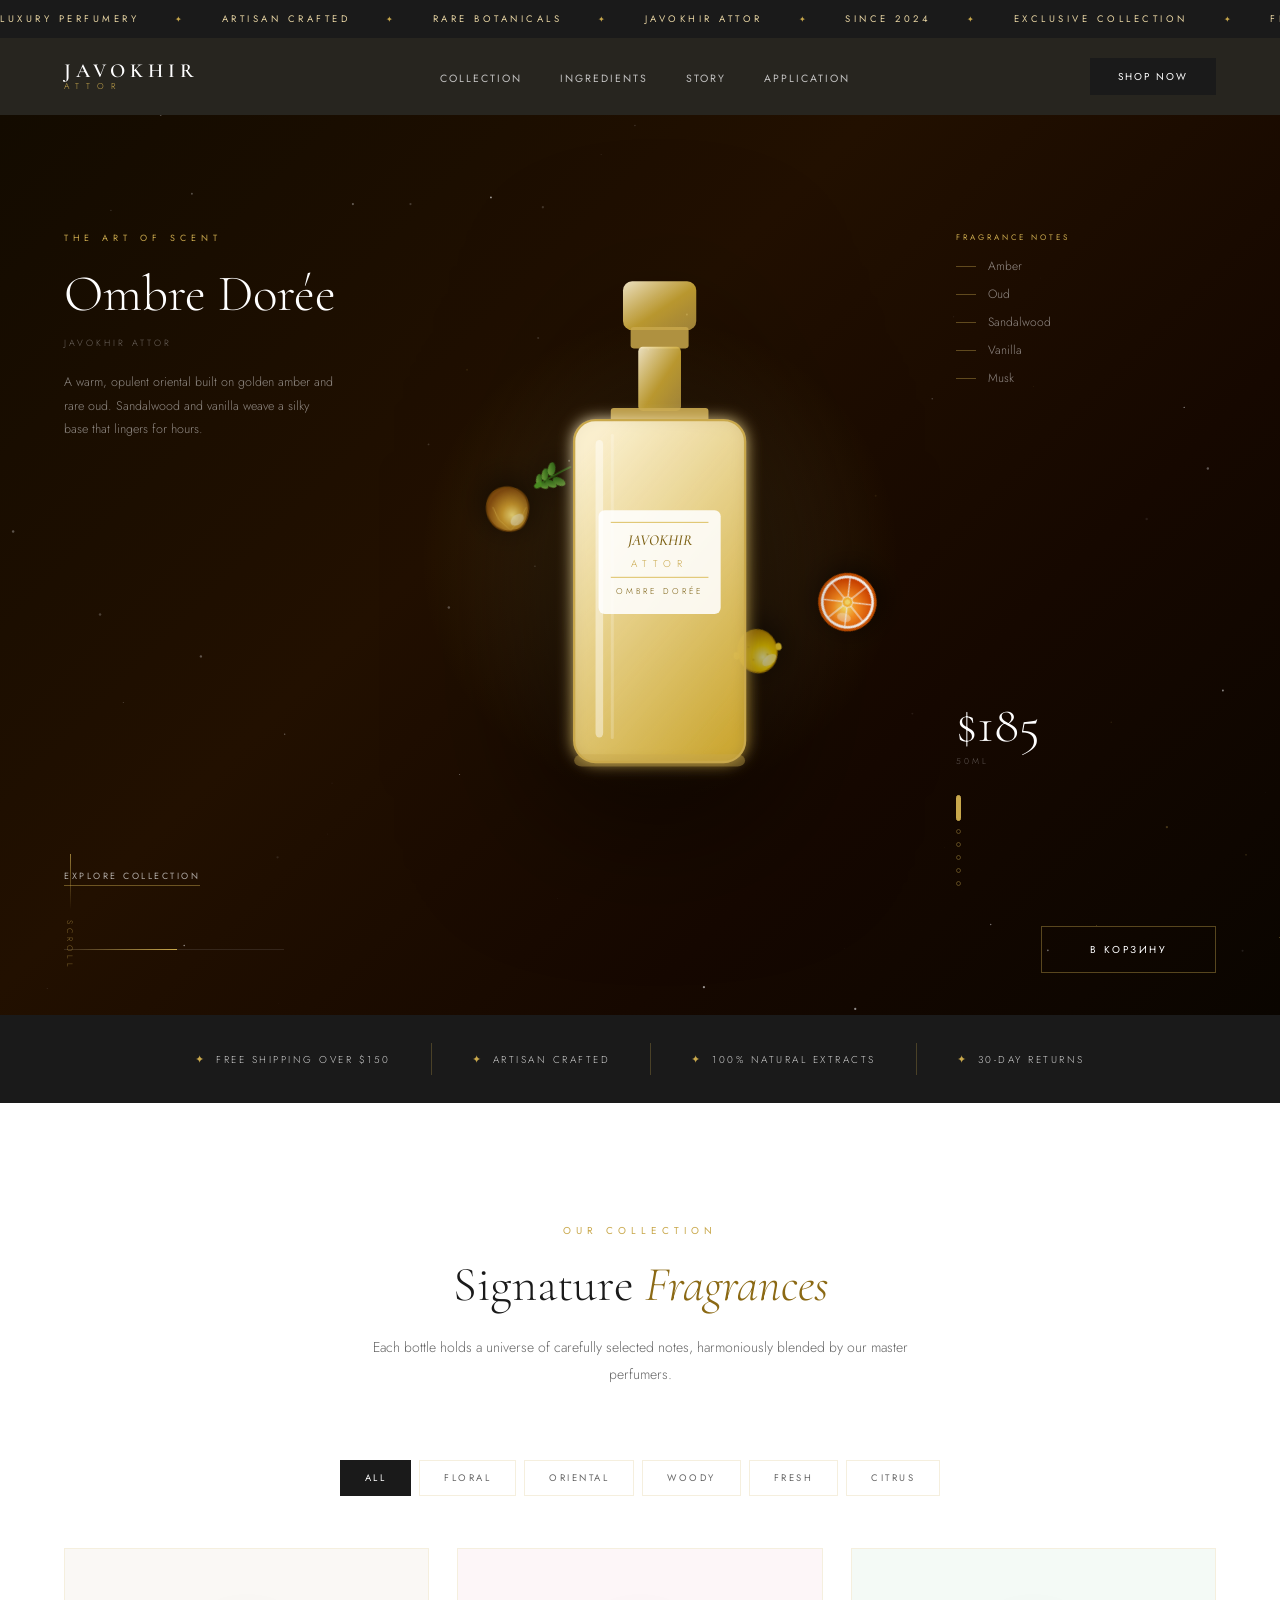
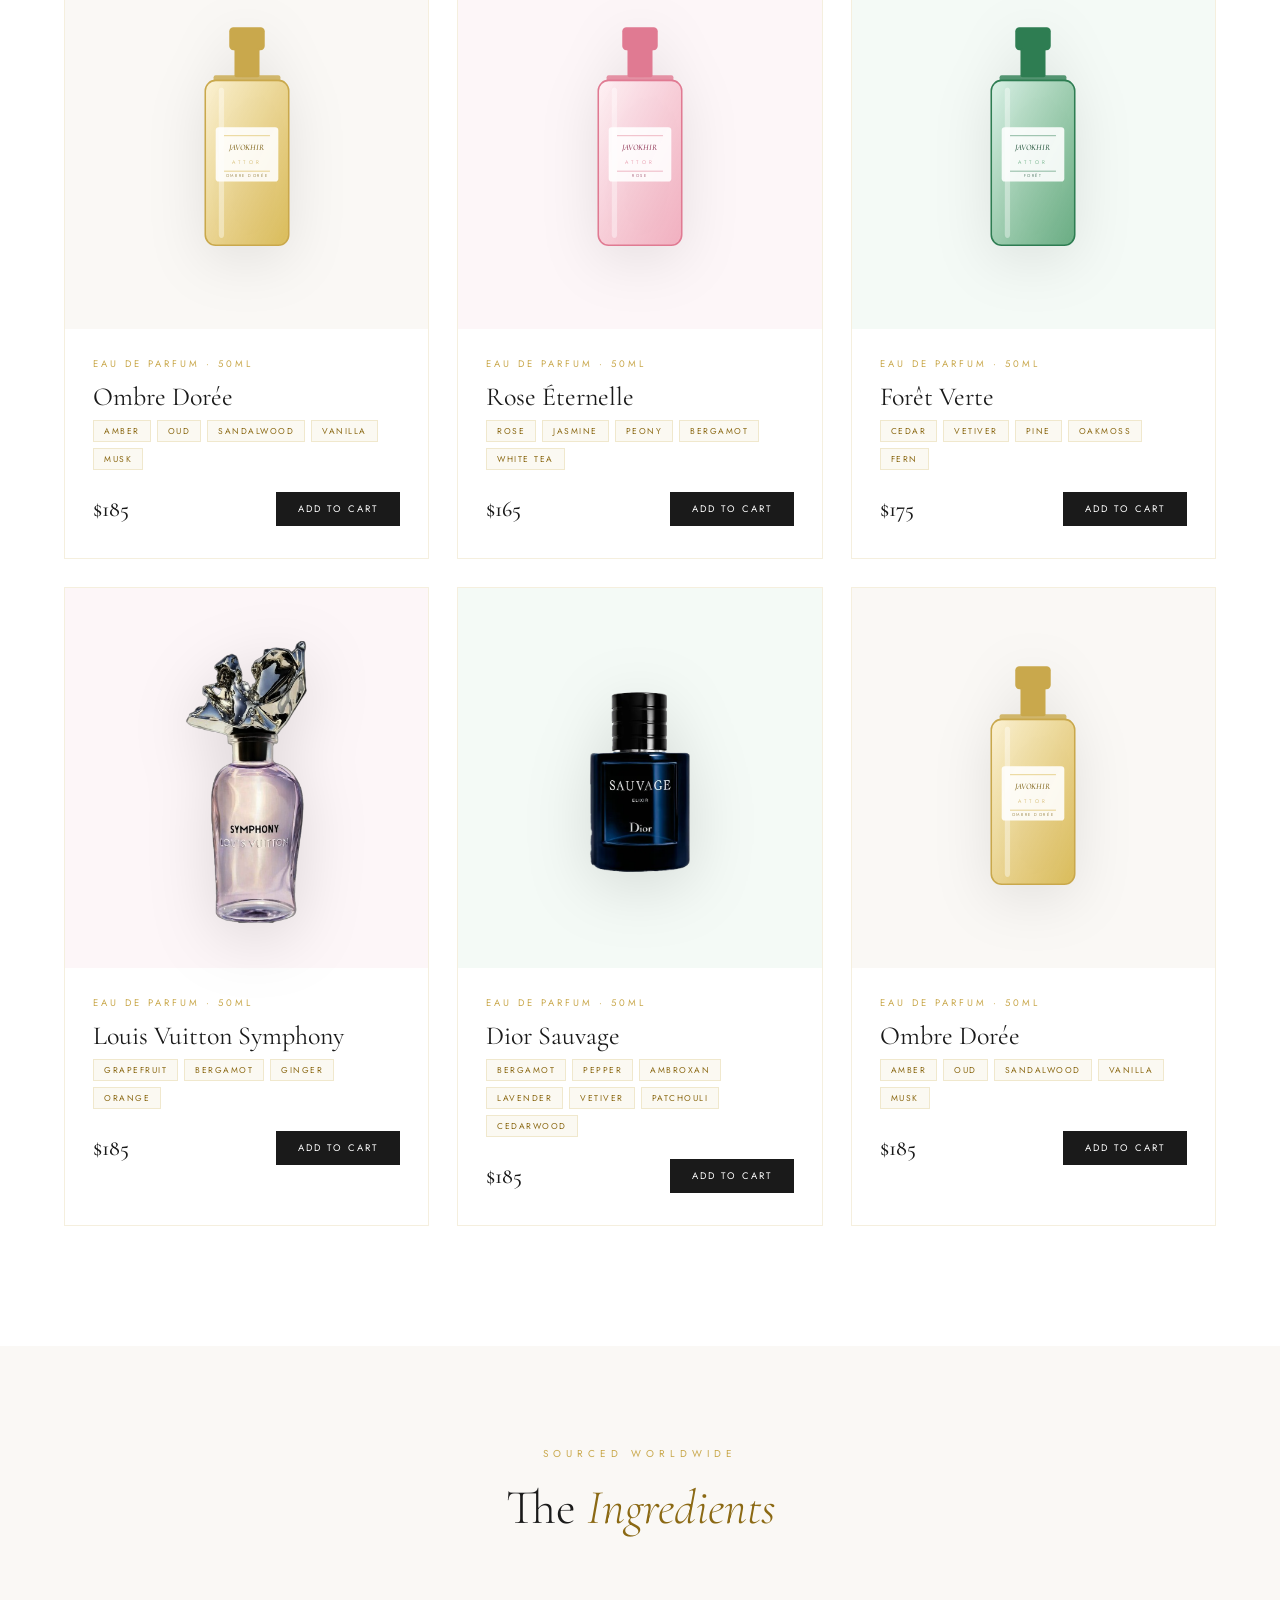
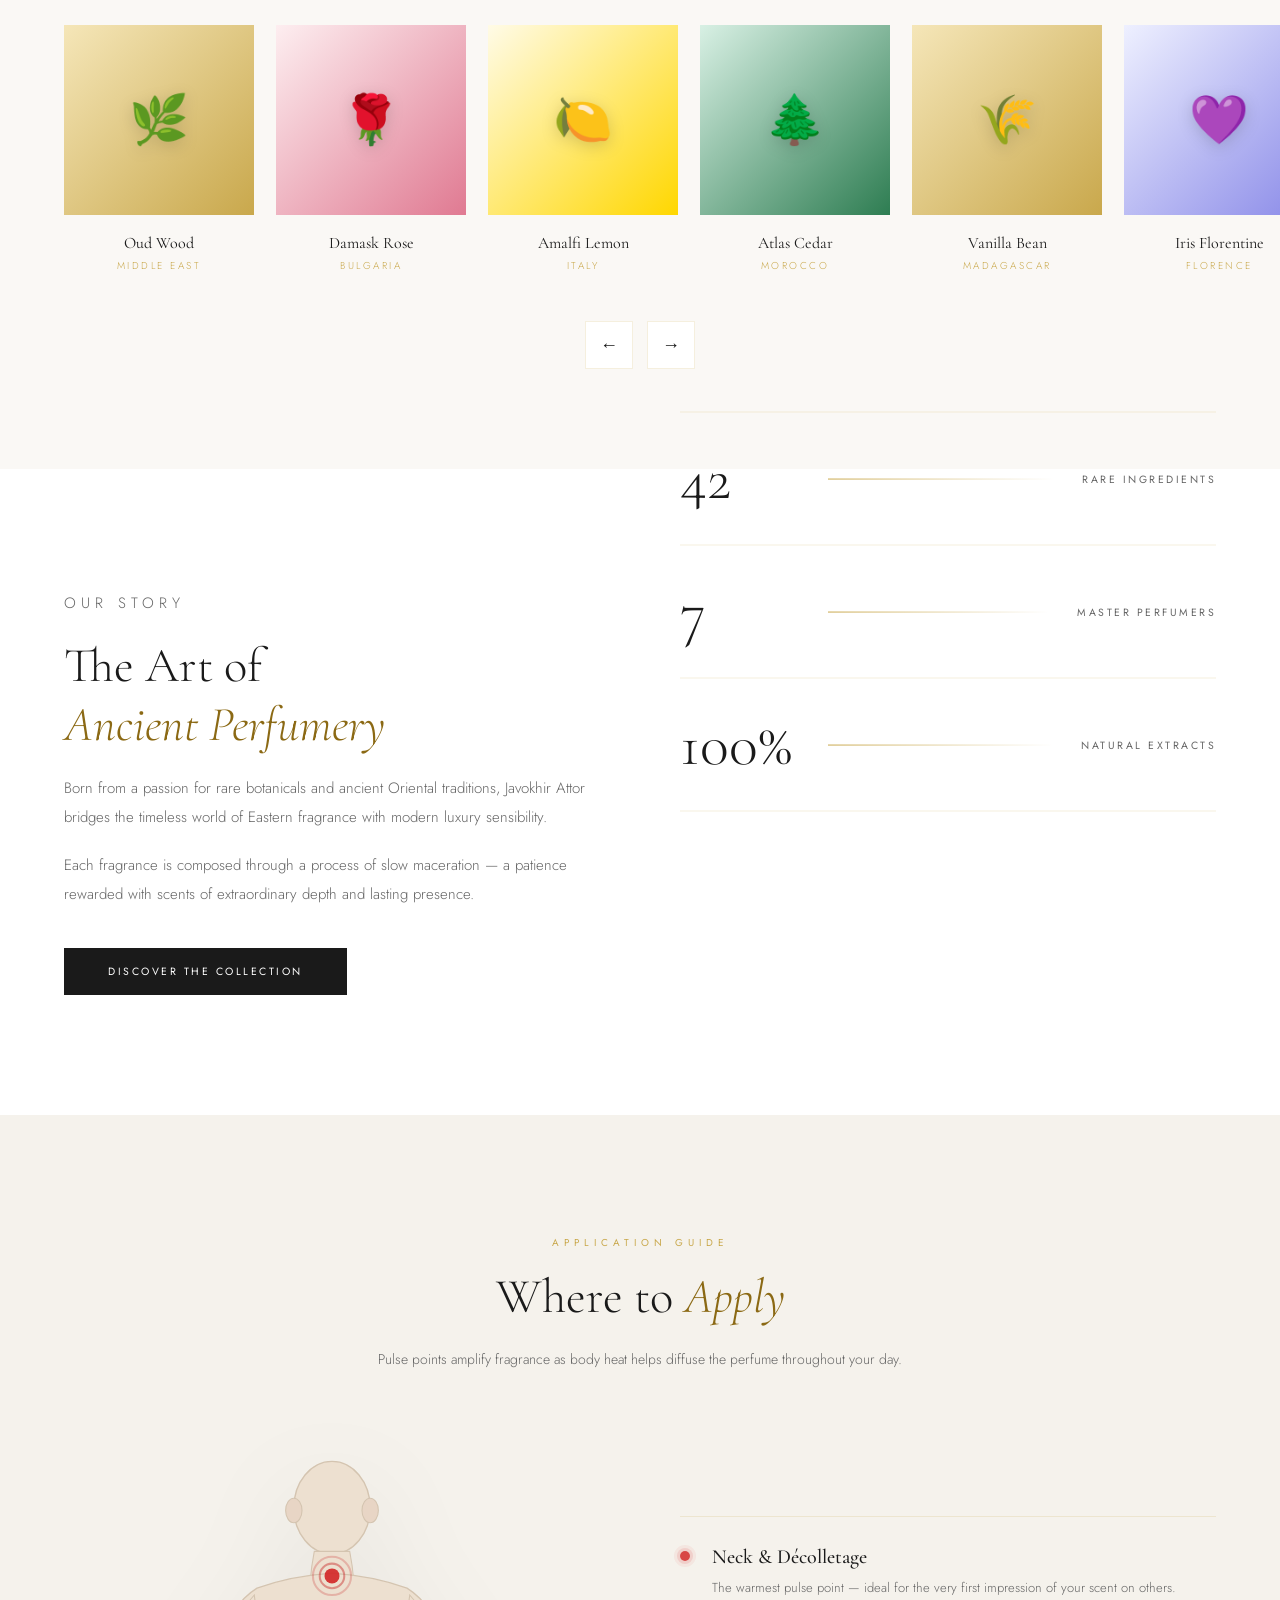
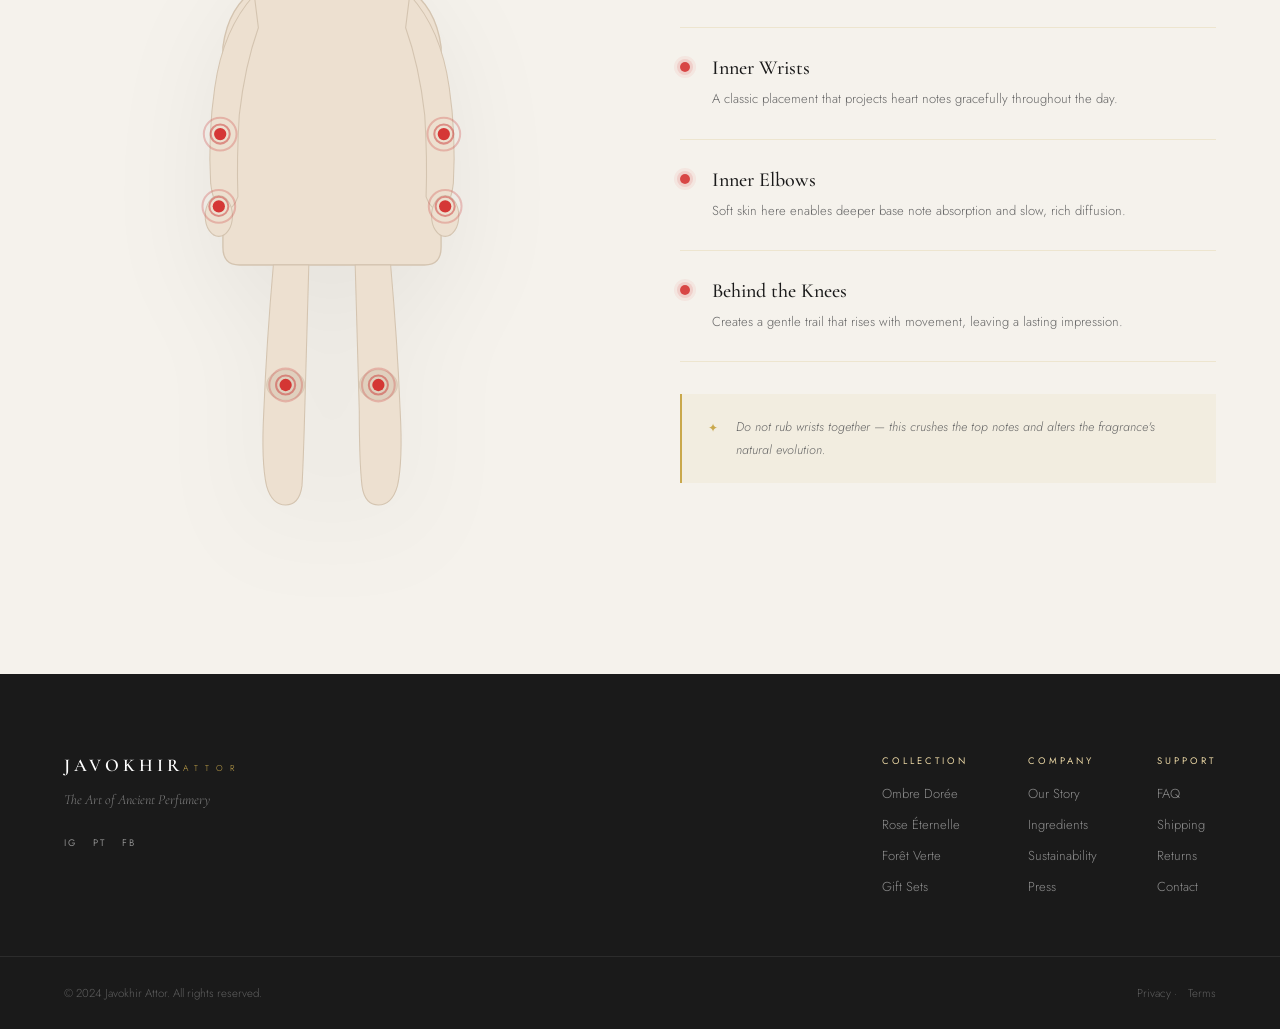
==== commit 67e1a0f5: "Update index.html" ====
--- a/perfume-site/index.html
+++ b/perfume-site/index.html
@@ -248,7 +248,14 @@
         </div>
     </footer>
 
-    <script src="products.js"></script>
+    <script>
+    // Автоматическая загрузка products.js с защитой от кеша
+    (function() {
+        var script = document.createElement('script');
+        script.src = 'products.js?v=' + Date.now(); // Добавляет текущее время как версию
+        document.head.appendChild(script);
+    })();
+</script>
     <script src="script.js"></script>
 </body>
 </html>
